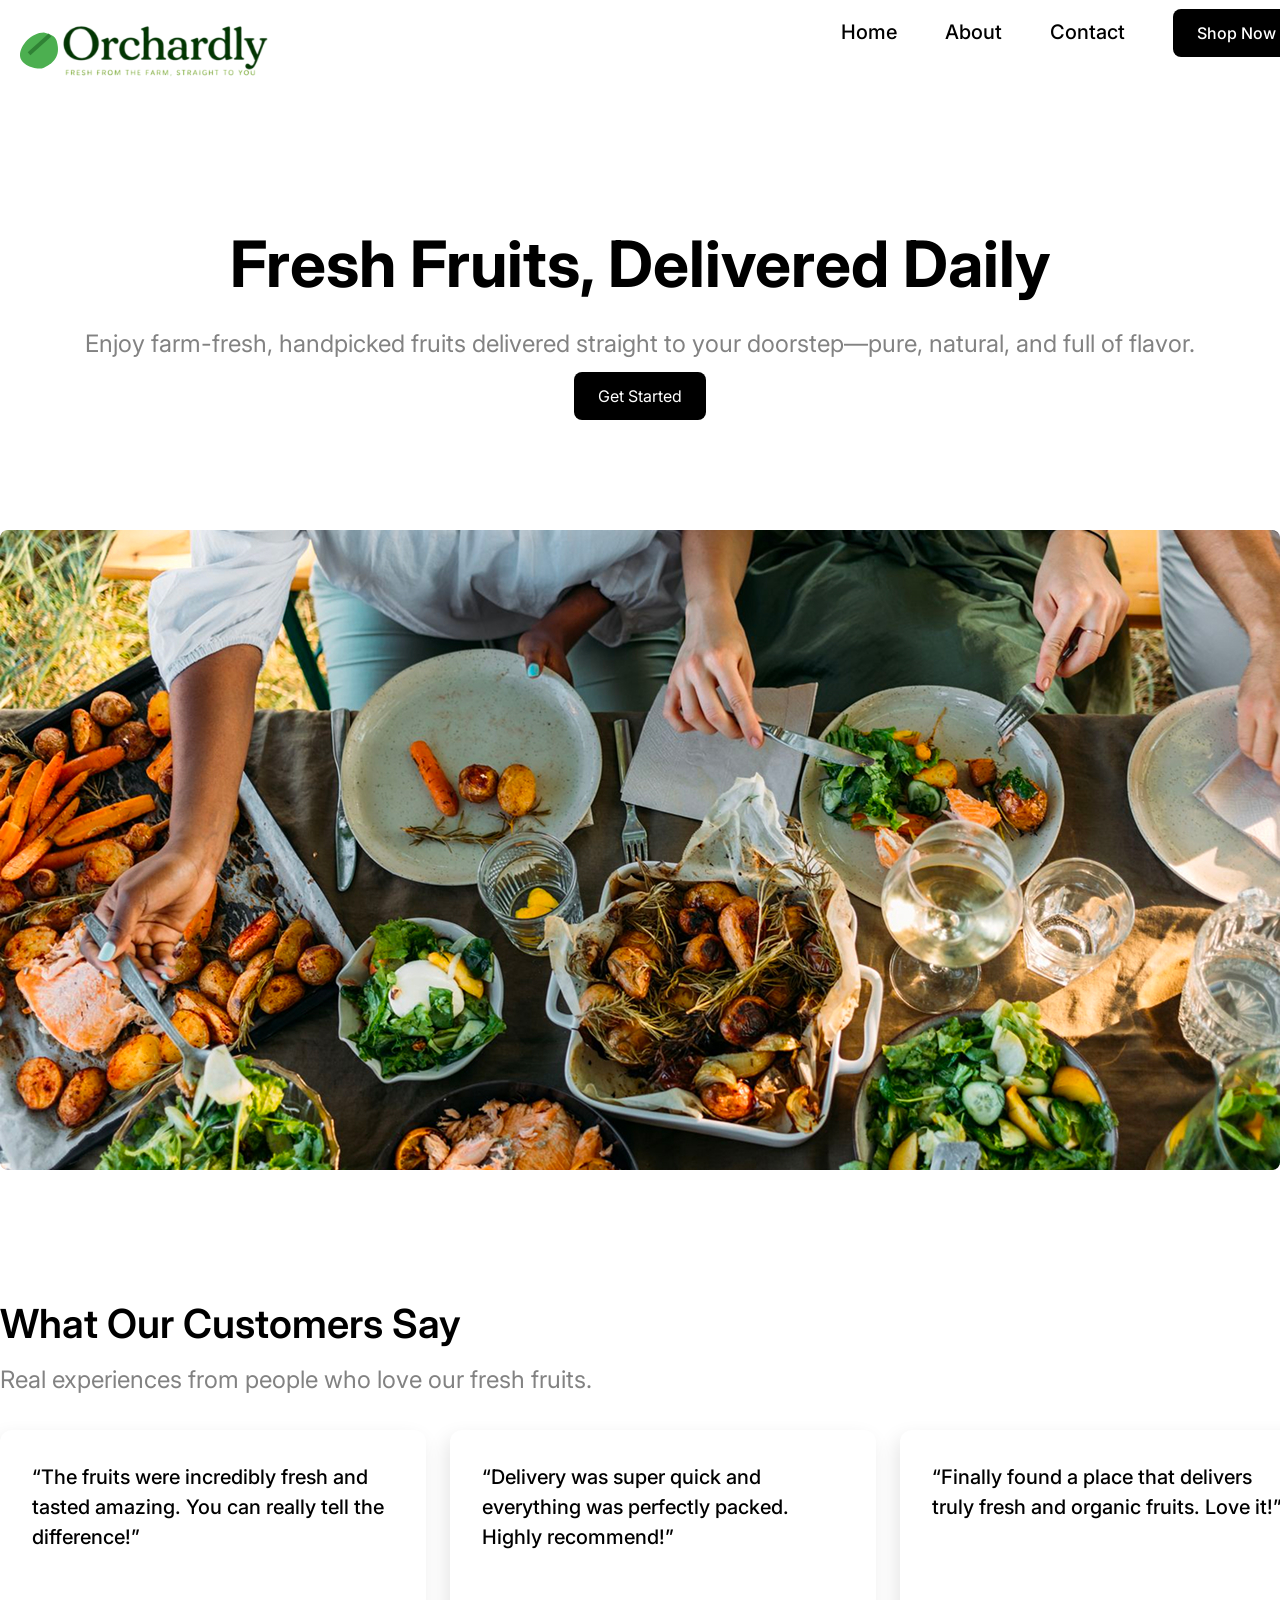
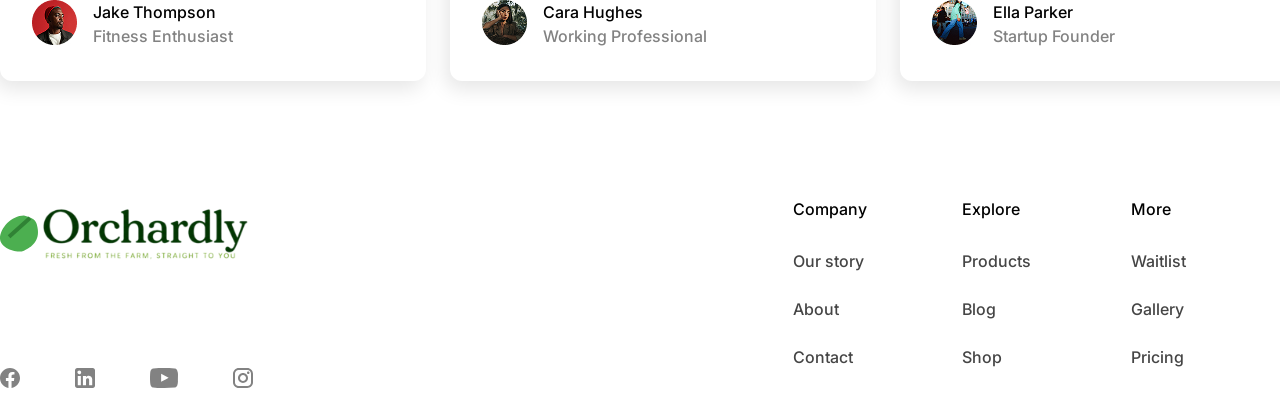
==== index.html @ 2215aa73 "Add files via upload" ====
<!DOCTYPE html>
<html lang="en">

<head>
    <meta charset="UTF-8">
    <meta name="viewport" content="width=device-width, initial-scale=1.0">
    <title>Landing Page-1</title>
    <link rel="stylesheet" href="css/common.css">
    <link rel="stylesheet" href="css/page/index.css">


</head>

<body>
    <header class="header">
        <div class="container">
            <div class="main-header">
                <div class="sub-header">
                    <div class="logo"><a href="/">
                            <img src="images/svg/logo-orchardly.svg" alt="logo">
                        </a>
                    </div>
                    <nav class="nav">
                        <ul>
                            <li><a href="/">Home</a></li>
                            <li><a href="/about.html">About</a></li>
                            <li><a href="/contact.html">Contact</a></li>
                            <li><a href="/shop.html" id="button" style="text-decoration: none;">Shop
                                    Now</a></li>
                        </ul>
                    </nav>
                </div>
            </div>
    </header>

    <section class="hero">
        <div class="container">

            <div class="hero-section">
                <div class="main-title">
                    <h1>Fresh Fruits, Delivered Daily</h1>
                </div>
                <div class="main-desc">
                    <p>Enjoy farm-fresh, handpicked fruits delivered straight to your doorstep—pure, natural, and full
                        of flavor.</p>
                </div>
                <div class="main-button">
                    <a href="/index-2.html" class="button">Get Started</a>
                </div>
            </div>
            <div class="hero-image">
                <div class="main-image">
                    <img src="images/jpg/main-img.jpg" alt="Image">
                </div>
            </div>

        </div>
    </section>


    <section class="cards">
        <div class="container">

            <div class="main-heading">
                <div class="heading">
                    <h2>What Our Customers Say</h2>
                </div>
                <div class="sub-heading">
                    <p>Real experiences from people who love our fresh fruits.</p>
                </div>
            </div>

            <div class="main-cards">
                <div class="card">
                    <div class="review">
                        <p>“The fruits were incredibly fresh and tasted amazing. You can really tell the difference!”
                        </p>
                    </div>

                    <div class="customer">
                        <div class="cust-img">
                            <img src="images/jpg/avatar-1.jpg" alt="person-1">
                        </div>

                        <div class="cust-info">
                            <div class="cust-name">
                                <h4>Jake Thompson</h4>
                            </div>

                            <div class="cust-desc">
                                <p>Fitness Enthusiast</p>
                            </div>
                        </div>
                    </div>
                </div>

                <div class="card">
                    <div class="review">
                        <p>“Delivery was super quick and everything was perfectly packed. Highly recommend!”</p>
                    </div>

                    <div class="customer">
                        <div class="cust-img">
                            <img src="images/jpg/avatar-2.jpg" alt="person-2">
                        </div>

                        <div class="cust-info">
                            <div class="cust-name">
                                <h4>Cara Hughes</h4>
                            </div>

                            <div class="cust-desc">
                                <p>Working Professional</p>
                            </div>
                        </div>
                    </div>
                </div>

                <div class="card">
                    <div class="review">
                        <p>“Finally found a place that delivers truly fresh and organic fruits. Love it!”</p>
                    </div>

                    <div class="customer">
                        <div class="cust-img">
                            <img src="images/jpg/avatar-3.jpg" alt="person-3">
                        </div>

                        <div class="cust-info">
                            <div class="cust-name">
                                <h4>Ella Parker</h4>
                            </div>

                            <div class="cust-desc">
                                <p>Startup Founder</p>
                            </div>
                        </div>
                    </div>
                </div>
            </div>
        </div>
    </section>

    <footer class="footer">
        <div class="container">
            <div class="footer-flex">


                <div class="footer-left">
                    <div class="logo"><a href="/">
                            <img src="images/svg/logo-orchardly.svg" alt="logo"></a>
                    </div>

                    <div class="footer-img">
                        <ul>
                            <li><img src="images/svg/facebook.svg"></li>
                            <li><img src="images/svg/linkedin.svg"></li>
                            <li><img src="images/svg/yt.svg"></li>
                            <li><img src="images/svg/instagram.svg"></li>
                        </ul>
                    </div>
                </div>

                <div class="footer-right">
                    <div class="footer-col">

                        <h5>Company</h5>

                        <ul>
                            <li><a href="/index-2.html">Our story</a></li>
                            <li><a href="/about.html">About</a></li>
                            <li><a href="/contact.html">Contact</a></li>
                        </ul>

                    </div>

                    <div class="footer-col">
                        <h5>Explore</h5>
                        <ul>
                            <li><a href="/product-detail.html">Products</a></li>
                            <li><a href="/article.html">Blog</a></li>
                            <li><a href="/shop.html">Shop</a></li>
                        </ul>
                    </div>

                    <div class="footer-col">
                        <h5>More</h5>
                        <ul>
                            <li><a href="/waitlist.html">Waitlist</a></li>
                            <li><a href="/portfolio.html">Gallery</a></li>
                            <li><a href="/pricing.html">Pricing</a></li>
                        </ul>
                    </div>

                </div>
            </div>

        </div>

        </div>
    </footer>
</body>

</html>
---- css/common.css ----
@import url("./components/button.css");
@import url("./components/card.css");
@import url("./layout/header.css");
@import url("./layout/footer.css");
@import url('https://fonts.googleapis.com/css2?family=Inter:ital,opsz,wght@0,14..32,100..900;1,14..32,100..900&family=Noto+Sans:ital,wght@0,100..900;1,100..900&display=swap');
---- css/page/index.css ----
* {
    margin: 0;
    padding: 0;
}

body {
    font-family: 'inter', sans-serif;
}

.container {
    margin: 0 auto;
    width: 1280px;
}

.button {
    transition: 0.3s ease-in;
    background-color: black;
    color: white;
    border: none;
    text-decoration: none;
    cursor: pointer;
}

.button:hover {
    background-color: #308235;
    color: white;
}


.hero-section {
    padding: 10px;
}

.hero {
    padding-top: 110px;
    padding-bottom: 120px;

    .main-title {

        text-align: center;
        padding-bottom: 24px;

        >h1 {
            font-size: 64px;
        }
    }
}

.main-desc {
    text-align: center;
    padding-bottom: 24px;
    font-size: 24px;

    p {
        color: #828282;
        font-size: 24px;
        line-height: 150%;
    }
}

.hero-image {
    padding-top: 114px;

}

.cards {
    .main-heading {
        .heading {
            h2 {
                font-weight: 600;
                line-height: 150%;

            }
        }

        .sub-heading {
            p {
                font-weight: 400;
                line-height: 150%;
                font-size: 24px;
            }
        }
    }

    .main-cards {
        .card {
            .review {
                p {
                    line-height: 150%;
                    font-weight: 500;
                }
            }


            .cust-name {
                h4 {
                    line-height: 150%;
                    font-size: 16px;
                    font-weight: 500;
                }
            }

            .cust-desc {
                p {
                    line-height: 150%;
                    font-size: 16px;
                    font-weight: 500;
                }
            }
        }
    }
}
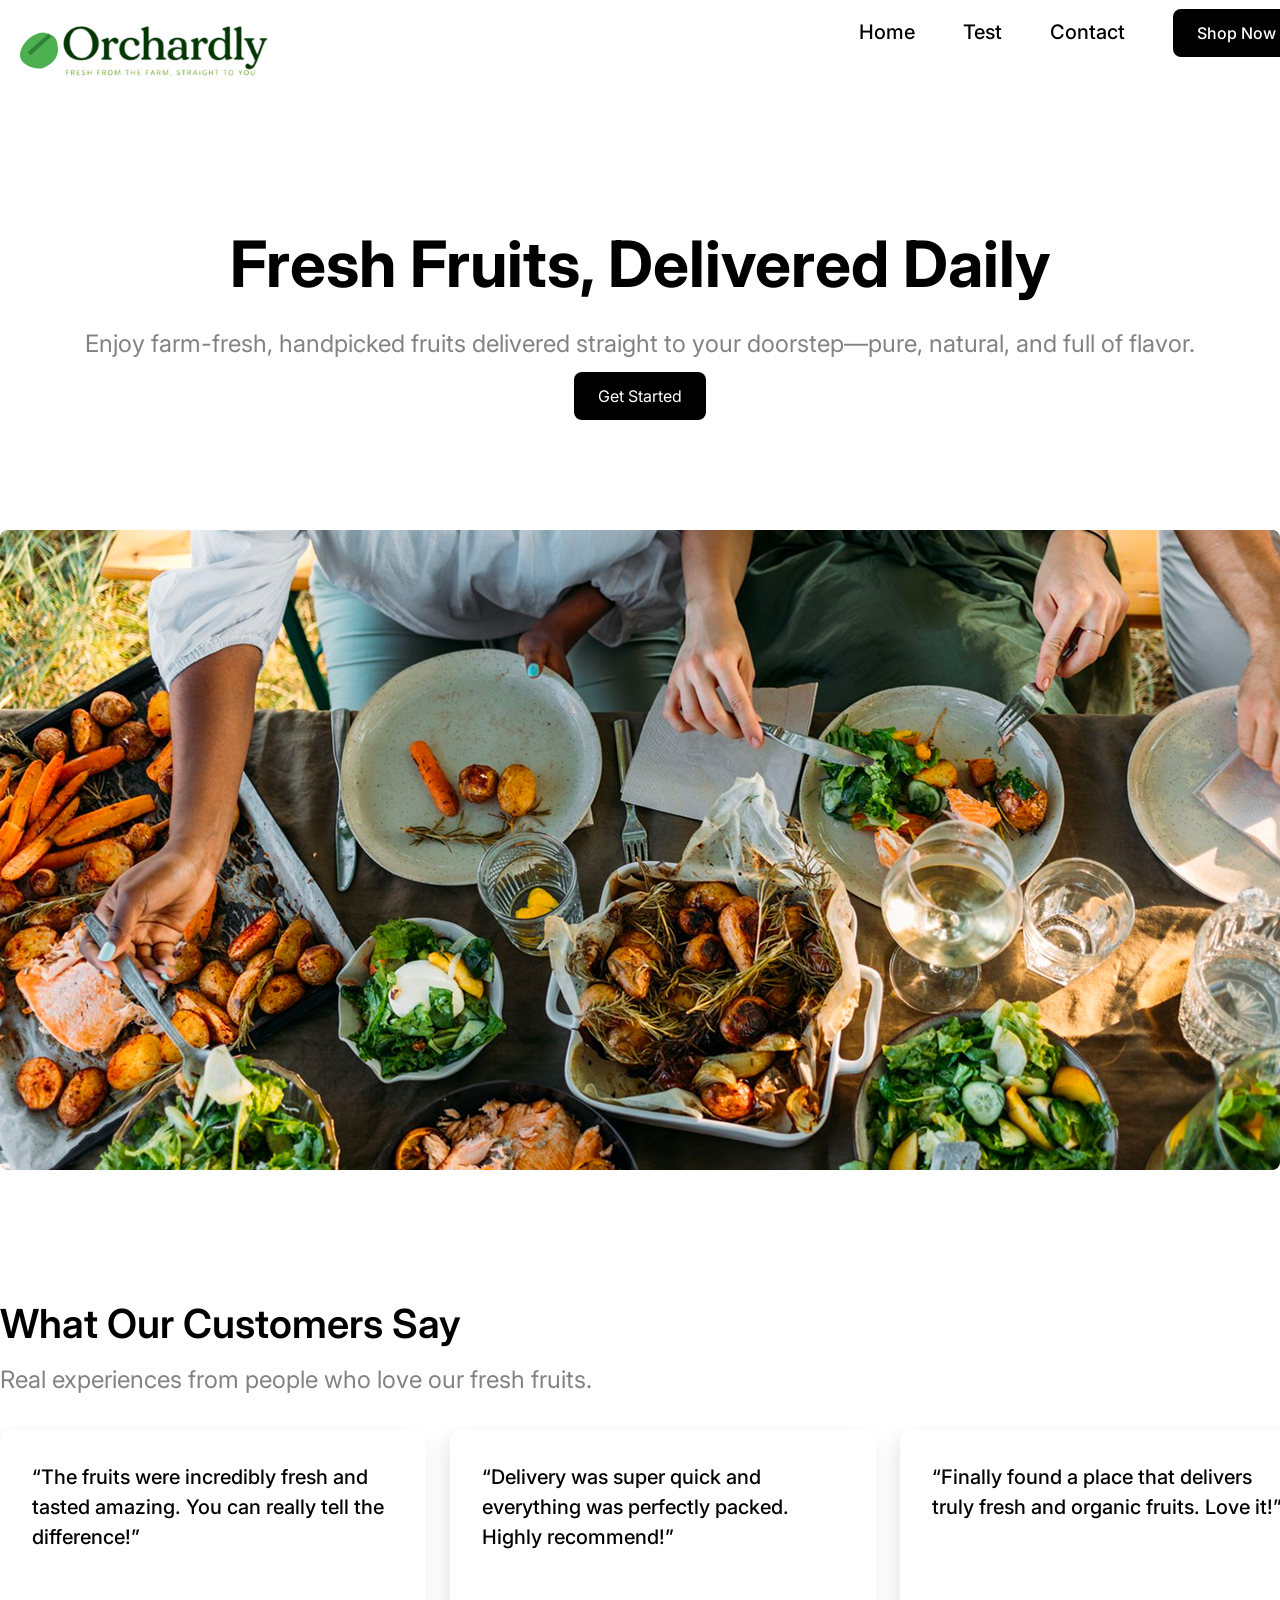
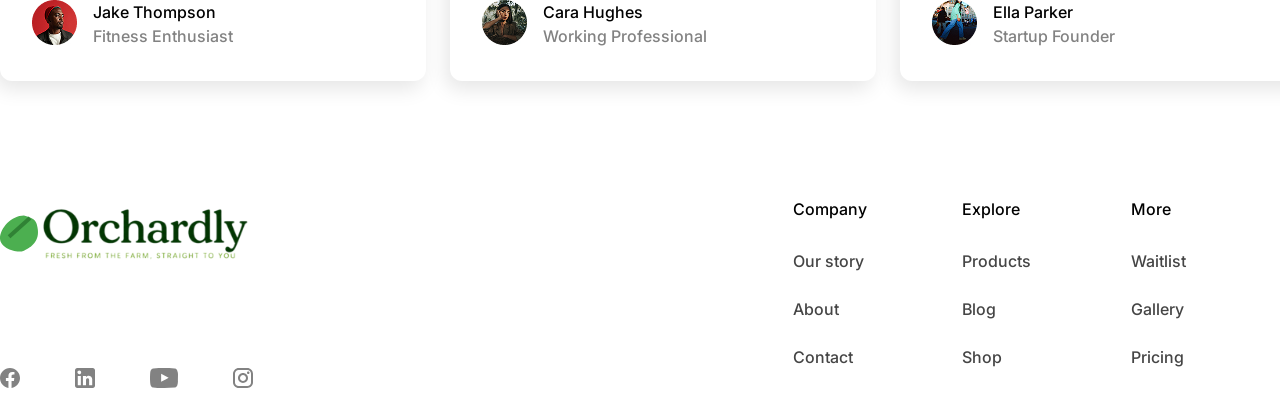
==== commit 4c9597dd: "changes done in page" ====
--- a/index.html
+++ b/index.html
@@ -23,7 +23,7 @@
                     <nav class="nav">
                         <ul>
                             <li><a href="/">Home</a></li>
-                            <li><a href="/about.html">About</a></li>
+                            <li><a href="/about.html">Test</a></li>
                             <li><a href="/contact.html">Contact</a></li>
                             <li><a href="/shop.html" id="button" style="text-decoration: none;">Shop
                                     Now</a></li>
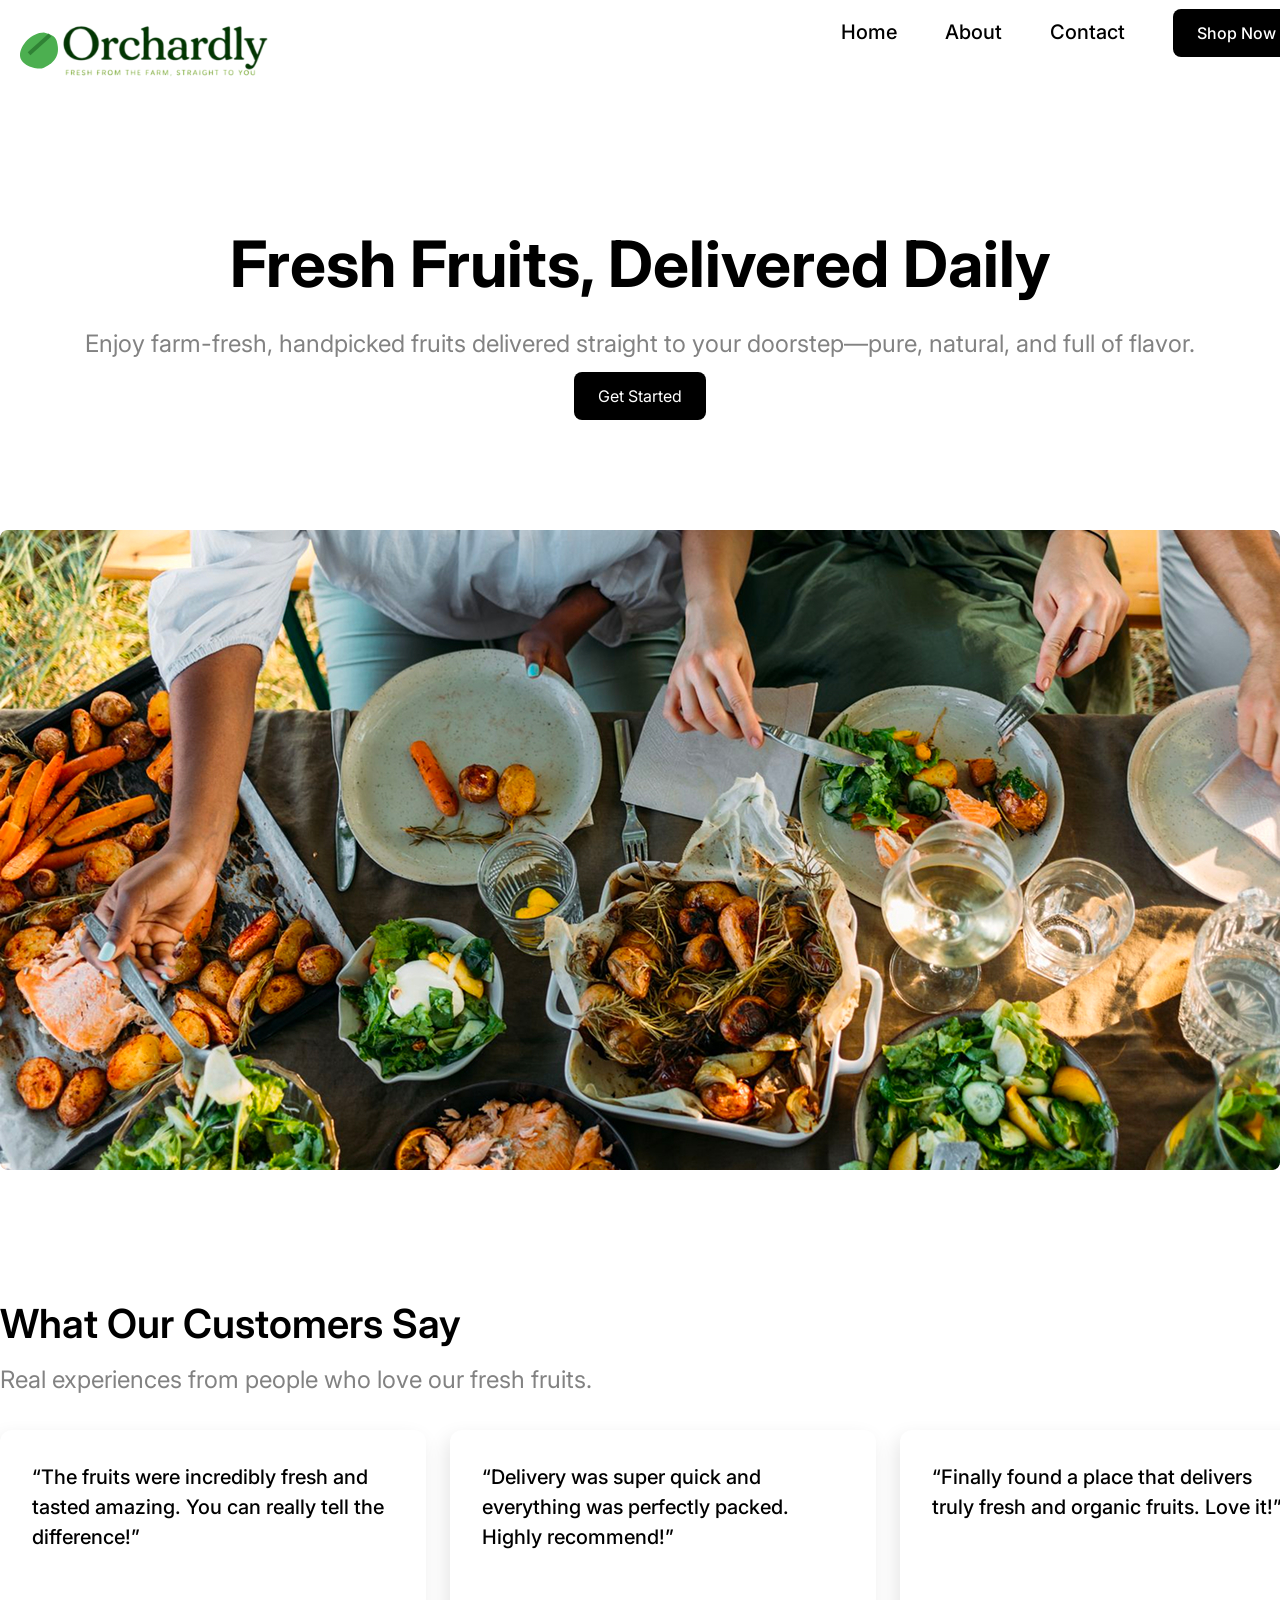
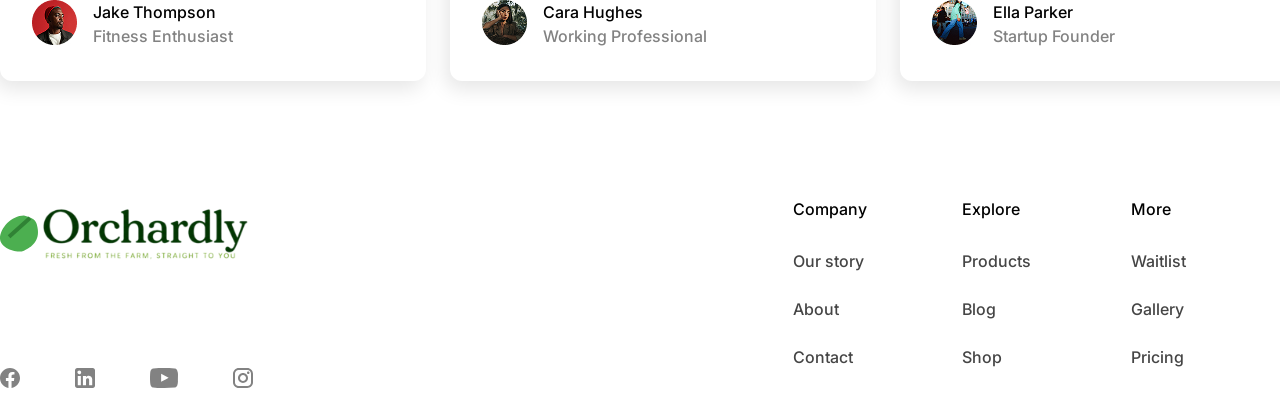
==== commit 26672691: "URL changes done" ====
--- a/index.html
+++ b/index.html
@@ -16,16 +16,16 @@
         <div class="container">
             <div class="main-header">
                 <div class="sub-header">
-                    <div class="logo"><a href="/">
+                    <div class="logo"><a href="/Orchardly">
                             <img src="images/svg/logo-orchardly.svg" alt="logo">
                         </a>
                     </div>
                     <nav class="nav">
                         <ul>
-                            <li><a href="/">Home</a></li>
-                            <li><a href="/about.html">Test</a></li>
-                            <li><a href="/contact.html">Contact</a></li>
-                            <li><a href="/shop.html" id="button" style="text-decoration: none;">Shop
+                            <li><a href="/Orchardly">Home</a></li>
+                            <li><a href="/Orchardly/about.html">About</a></li>
+                            <li><a href="/Orchardly/contact.html">Contact</a></li>
+                            <li><a href="/Orchardly/shop.html" id="button" style="text-decoration: none;">Shop
                                     Now</a></li>
                         </ul>
                     </nav>
@@ -45,7 +45,7 @@
                         of flavor.</p>
                 </div>
                 <div class="main-button">
-                    <a href="/index-2.html" class="button">Get Started</a>
+                    <a href="/Orchardly/index-2.html" class="button">Get Started</a>
                 </div>
             </div>
             <div class="hero-image">
@@ -147,7 +147,7 @@
 
 
                 <div class="footer-left">
-                    <div class="logo"><a href="/">
+                    <div class="logo"><a href="/Orchardly">
                             <img src="images/svg/logo-orchardly.svg" alt="logo"></a>
                     </div>
 
@@ -167,9 +167,9 @@
                         <h5>Company</h5>
 
                         <ul>
-                            <li><a href="/index-2.html">Our story</a></li>
-                            <li><a href="/about.html">About</a></li>
-                            <li><a href="/contact.html">Contact</a></li>
+                            <li><a href="/Orchardly/index-2.html">Our story</a></li>
+                            <li><a href="/Orchardly/about.html">About</a></li>
+                            <li><a href="/Orchardly/contact.html">Contact</a></li>
                         </ul>
 
                     </div>
@@ -177,18 +177,18 @@
                     <div class="footer-col">
                         <h5>Explore</h5>
                         <ul>
-                            <li><a href="/product-detail.html">Products</a></li>
-                            <li><a href="/article.html">Blog</a></li>
-                            <li><a href="/shop.html">Shop</a></li>
+                            <li><a href="/Orchardly/product-detail.html">Products</a></li>
+                            <li><a href="/Orchardly/article.html">Blog</a></li>
+                            <li><a href="/Orchardly/shop.html">Shop</a></li>
                         </ul>
                     </div>
 
                     <div class="footer-col">
                         <h5>More</h5>
                         <ul>
-                            <li><a href="/waitlist.html">Waitlist</a></li>
-                            <li><a href="/portfolio.html">Gallery</a></li>
-                            <li><a href="/pricing.html">Pricing</a></li>
+                            <li><a href="/Orchardly/waitlist.html">Waitlist</a></li>
+                            <li><a href="/Orchardly/portfolio.html">Gallery</a></li>
+                            <li><a href="/Orchardly/pricing.html">Pricing</a></li>
                         </ul>
                     </div>
 
